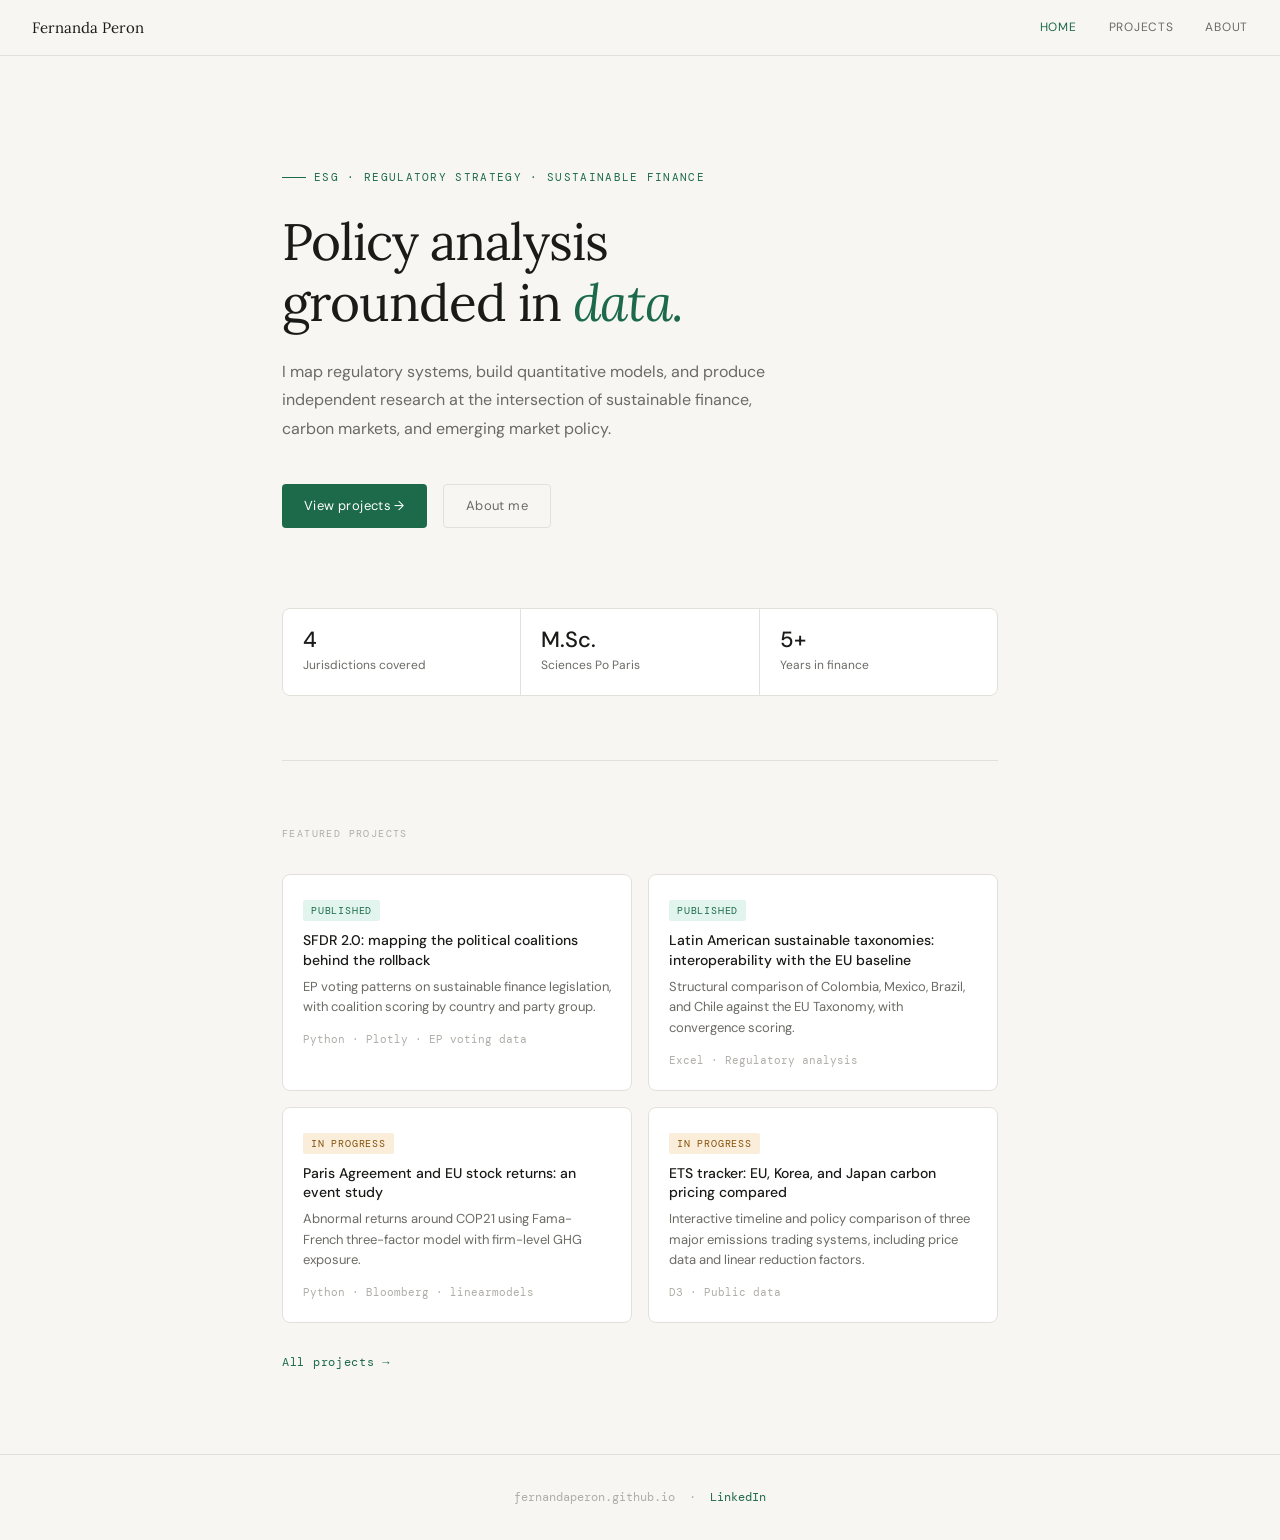
==== index.html @ 62498f4a "initial portfolio" ====
<!DOCTYPE html>
<html lang="en">
<head>
  <meta charset="UTF-8" />
  <meta name="viewport" content="width=device-width, initial-scale=1.0" />
  <title>Fernanda Peron</title>
  <link rel="preconnect" href="https://fonts.googleapis.com" />
  <link rel="preconnect" href="https://fonts.gstatic.com" crossorigin />
  <link href="https://fonts.googleapis.com/css2?family=DM+Mono:ital,wght@0,300;0,400;0,500;1,300&family=DM+Sans:ital,opsz,wght@0,9..40,300;0,9..40,400;0,9..40,500;1,9..40,300&family=Lora:ital,wght@0,400;0,500;1,400&display=swap" rel="stylesheet" />
  <style>
    :root {
      --bg: #F7F6F2;
      --surface: #FFFFFF;
      --text: #1A1A18;
      --muted: #6B6A65;
      --subtle: #AEADA8;
      --border: #E2E0DA;
      --accent: #1D6A4A;
      --accent-light: #E1F5EE;
      --accent-mid: #5DCAA5;
      --mono: 'DM Mono', monospace;
      --serif: 'Lora', serif;
      --sans: 'DM Sans', sans-serif;
    }
    *, *::before, *::after { box-sizing: border-box; margin: 0; padding: 0; }
    html { font-size: 16px; scroll-behavior: smooth; }
    body { background: var(--bg); color: var(--text); font-family: var(--sans); line-height: 1.7; min-height: 100vh; }
    a { color: inherit; text-decoration: none; }

    nav {
      position: fixed; top: 0; left: 0; right: 0; z-index: 100;
      background: rgba(247,246,242,0.92); backdrop-filter: blur(12px);
      border-bottom: 1px solid var(--border);
      padding: 0 2rem; height: 56px;
      display: flex; align-items: center; justify-content: space-between;
    }
    .nav-name { font-family: var(--serif); font-size: 15px; color: var(--text); }
    .nav-links { display: flex; gap: 2rem; }
    .nav-links a { font-size: 12px; color: var(--muted); letter-spacing: 0.06em; text-transform: uppercase; transition: color 0.15s; }
    .nav-links a:hover, .nav-links a.active { color: var(--accent); }

    main { padding-top: 56px; max-width: 780px; margin: 0 auto; padding-left: 2rem; padding-right: 2rem; }

    .hero {
      padding: 7rem 0 5rem;
      opacity: 0; animation: fadeUp 0.7s ease forwards;
    }
    .hero-label {
      font-family: var(--mono); font-size: 11px; letter-spacing: 0.12em;
      color: var(--accent); text-transform: uppercase; margin-bottom: 1.5rem;
      display: flex; align-items: center; gap: 8px;
    }
    .hero-label::before { content: ''; display: block; width: 24px; height: 1px; background: var(--accent); }
    h1 {
      font-family: var(--serif); font-size: clamp(2.2rem, 5vw, 3.2rem);
      font-weight: 400; line-height: 1.2; color: var(--text);
      margin-bottom: 1.5rem; letter-spacing: -0.02em;
    }
    h1 em { font-style: italic; color: var(--accent); }
    .hero-body { font-size: 16px; color: var(--muted); max-width: 520px; line-height: 1.8; margin-bottom: 2.5rem; }

    .hero-actions { display: flex; gap: 1rem; flex-wrap: wrap; }
    .btn {
      font-size: 13px; padding: 10px 22px; border-radius: 4px;
      letter-spacing: 0.03em; transition: all 0.15s; cursor: pointer;
      display: inline-flex; align-items: center; gap: 6px;
    }
    .btn-primary { background: var(--accent); color: #fff; }
    .btn-primary:hover { background: #155438; }
    .btn-outline { border: 1px solid var(--border); color: var(--muted); background: transparent; }
    .btn-outline:hover { border-color: var(--accent); color: var(--accent); }

    .divider { border: none; border-top: 1px solid var(--border); margin: 4rem 0; }

    .section-label {
      font-family: var(--mono); font-size: 10px; letter-spacing: 0.14em;
      color: var(--subtle); text-transform: uppercase; margin-bottom: 2rem;
    }

    .featured-grid { display: grid; grid-template-columns: 1fr 1fr; gap: 16px; margin-bottom: 1.5rem; }
    @media (max-width: 560px) { .featured-grid { grid-template-columns: 1fr; } }

    .proj-card {
      background: var(--surface); border: 1px solid var(--border);
      border-radius: 8px; padding: 1.25rem;
      transition: border-color 0.15s, transform 0.15s;
      opacity: 0; animation: fadeUp 0.6s ease forwards;
    }
    .proj-card:hover { border-color: var(--accent-mid); transform: translateY(-2px); }
    .proj-card:nth-child(1) { animation-delay: 0.15s; }
    .proj-card:nth-child(2) { animation-delay: 0.25s; }
    .proj-card:nth-child(3) { animation-delay: 0.35s; }
    .proj-card:nth-child(4) { animation-delay: 0.45s; }

    .card-badge {
      display: inline-block; font-family: var(--mono); font-size: 10px;
      letter-spacing: 0.08em; padding: 2px 8px; border-radius: 2px;
      text-transform: uppercase; margin-bottom: 10px;
    }
    .badge-published { background: var(--accent-light); color: var(--accent); }
    .badge-wip { background: #FAEEDA; color: #854F0B; }

    .card-title { font-size: 14px; font-weight: 500; line-height: 1.4; margin-bottom: 6px; color: var(--text); }
    .card-desc { font-size: 13px; color: var(--muted); line-height: 1.6; margin-bottom: 12px; }
    .card-meta { font-family: var(--mono); font-size: 11px; color: var(--subtle); }

    .view-all {
      font-family: var(--mono); font-size: 12px; color: var(--accent);
      letter-spacing: 0.06em; display: inline-flex; align-items: center; gap: 6px;
      transition: gap 0.15s;
    }
    .view-all:hover { gap: 10px; }

    .intro-strip {
      display: grid; grid-template-columns: 1fr 1fr 1fr; gap: 1px;
      background: var(--border); border: 1px solid var(--border); border-radius: 8px;
      overflow: hidden; margin-bottom: 4rem;
      opacity: 0; animation: fadeUp 0.7s ease 0.5s forwards;
    }
    .strip-item { background: var(--surface); padding: 1.25rem; }
    .strip-val { font-size: 22px; font-weight: 500; color: var(--text); line-height: 1; margin-bottom: 4px; }
    .strip-lbl { font-size: 12px; color: var(--muted); }

    @media (max-width: 480px) { .intro-strip { grid-template-columns: 1fr; } }

    @keyframes fadeUp {
      from { opacity: 0; transform: translateY(16px); }
      to   { opacity: 1; transform: translateY(0); }
    }

    footer { border-top: 1px solid var(--border); padding: 2rem; text-align: center; font-size: 12px; color: var(--subtle); margin-top: 5rem; font-family: var(--mono); }
  </style>
</head>
<body>

<nav>
  <span class="nav-name">Fernanda Peron</span>
  <div class="nav-links">
    <a href="index.html" class="active">Home</a>
    <a href="projects.html">Projects</a>
    <a href="about.html">About</a>
  </div>
</nav>

<main>
  <section class="hero">
    <p class="hero-label">ESG · Regulatory Strategy · Sustainable Finance</p>
    <h1>Policy analysis<br>grounded in <em>data.</em></h1>
    <p class="hero-body">
      I map regulatory systems, build quantitative models, and produce independent research at the intersection of sustainable finance, carbon markets, and emerging market policy.
    </p>
    <div class="hero-actions">
      <a href="projects.html" class="btn btn-primary">View projects →</a>
      <a href="about.html" class="btn btn-outline">About me</a>
    </div>
  </section>

  <div class="intro-strip">
    <div class="strip-item">
      <div class="strip-val">4</div>
      <div class="strip-lbl">Jurisdictions covered</div>
    </div>
    <div class="strip-item">
      <div class="strip-val">M.Sc.</div>
      <div class="strip-lbl">Sciences Po Paris</div>
    </div>
    <div class="strip-item">
      <div class="strip-val">5+</div>
      <div class="strip-lbl">Years in finance</div>
    </div>
  </div>

  <hr class="divider" />

  <p class="section-label">Featured projects</p>

  <div class="featured-grid">
    <div class="proj-card">
      <span class="card-badge badge-published">Published</span>
      <p class="card-title">SFDR 2.0: mapping the political coalitions behind the rollback</p>
      <p class="card-desc">EP voting patterns on sustainable finance legislation, with coalition scoring by country and party group.</p>
      <p class="card-meta">Python · Plotly · EP voting data</p>
    </div>
    <div class="proj-card">
      <span class="card-badge badge-published">Published</span>
      <p class="card-title">Latin American sustainable taxonomies: interoperability with the EU baseline</p>
      <p class="card-desc">Structural comparison of Colombia, Mexico, Brazil, and Chile against the EU Taxonomy, with convergence scoring.</p>
      <p class="card-meta">Excel · Regulatory analysis</p>
    </div>
    <div class="proj-card">
      <span class="card-badge badge-wip">In progress</span>
      <p class="card-title">Paris Agreement and EU stock returns: an event study</p>
      <p class="card-desc">Abnormal returns around COP21 using Fama-French three-factor model with firm-level GHG exposure.</p>
      <p class="card-meta">Python · Bloomberg · linearmodels</p>
    </div>
    <div class="proj-card">
      <span class="card-badge badge-wip">In progress</span>
      <p class="card-title">ETS tracker: EU, Korea, and Japan carbon pricing compared</p>
      <p class="card-desc">Interactive timeline and policy comparison of three major emissions trading systems, including price data and linear reduction factors.</p>
      <p class="card-meta">D3 · Public data</p>
    </div>
  </div>

  <a href="projects.html" class="view-all">All projects →</a>
</main>

<footer>
  fernandaperon.github.io &nbsp;·&nbsp; <a href="https://www.linkedin.com/in/fernanda-peron-98b231202" style="color: var(--accent);">LinkedIn</a>
</footer>

</body>
</html>
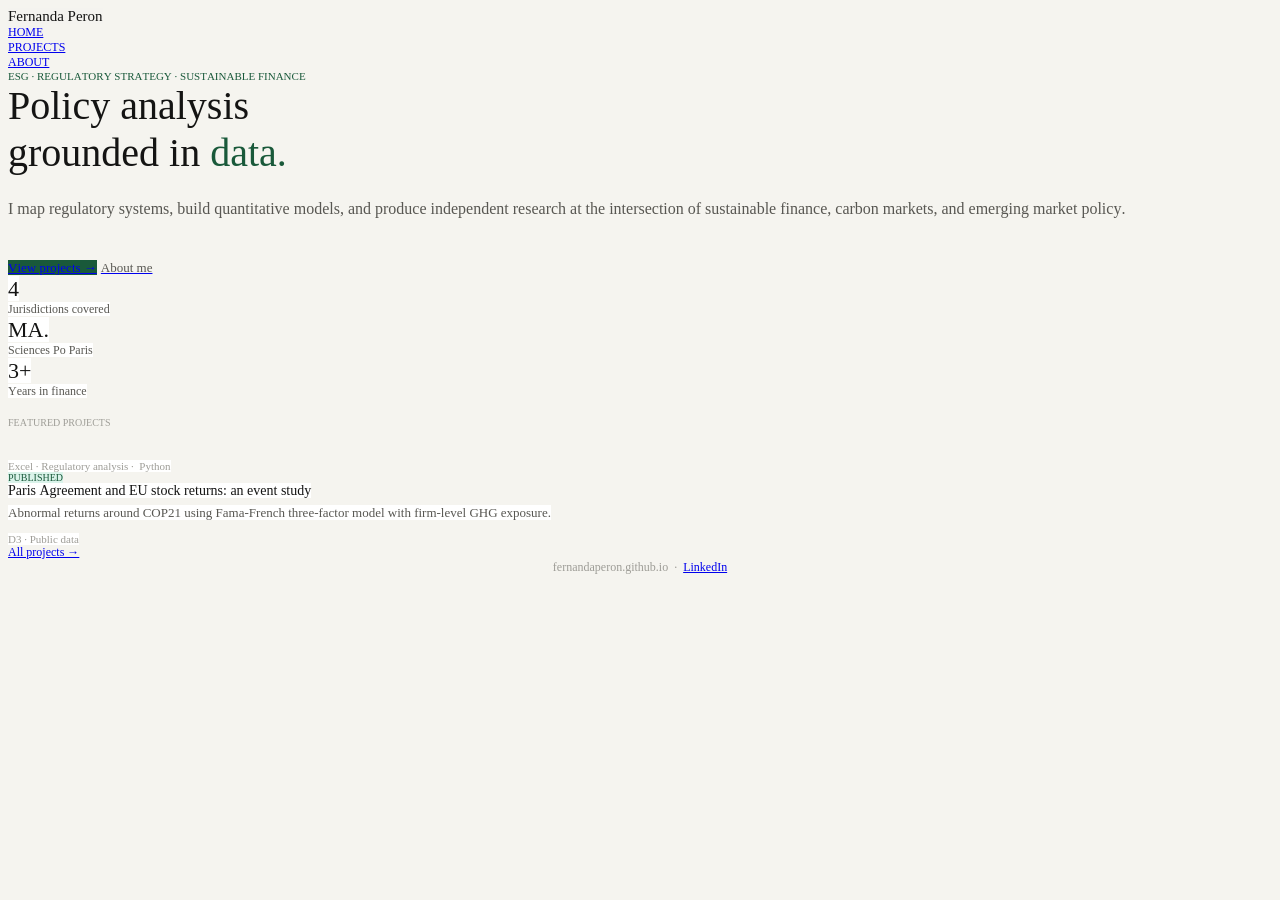
==== commit 22672ef2: "edicoes no html" ====
--- a/index.html
+++ b/index.html
@@ -1,212 +1,64 @@
-<!DOCTYPE html>
-<html lang="en">
+<!DOCTYPE html PUBLIC "-//W3C//DTD HTML 4.01//EN" "http://www.w3.org/TR/html4/strict.dtd">
+<html>
 <head>
-  <meta charset="UTF-8" />
-  <meta name="viewport" content="width=device-width, initial-scale=1.0" />
-  <title>Fernanda Peron</title>
-  <link rel="preconnect" href="https://fonts.googleapis.com" />
-  <link rel="preconnect" href="https://fonts.gstatic.com" crossorigin />
-  <link href="https://fonts.googleapis.com/css2?family=DM+Mono:ital,wght@0,300;0,400;0,500;1,300&family=DM+Sans:ital,opsz,wght@0,9..40,300;0,9..40,400;0,9..40,500;1,9..40,300&family=Lora:ital,wght@0,400;0,500;1,400&display=swap" rel="stylesheet" />
-  <style>
-    :root {
-      --bg: #F7F6F2;
-      --surface: #FFFFFF;
-      --text: #1A1A18;
-      --muted: #6B6A65;
-      --subtle: #AEADA8;
-      --border: #E2E0DA;
-      --accent: #1D6A4A;
-      --accent-light: #E1F5EE;
-      --accent-mid: #5DCAA5;
-      --mono: 'DM Mono', monospace;
-      --serif: 'Lora', serif;
-      --sans: 'DM Sans', sans-serif;
-    }
-    *, *::before, *::after { box-sizing: border-box; margin: 0; padding: 0; }
-    html { font-size: 16px; scroll-behavior: smooth; }
-    body { background: var(--bg); color: var(--text); font-family: var(--sans); line-height: 1.7; min-height: 100vh; }
-    a { color: inherit; text-decoration: none; }
-
-    nav {
-      position: fixed; top: 0; left: 0; right: 0; z-index: 100;
-      background: rgba(247,246,242,0.92); backdrop-filter: blur(12px);
-      border-bottom: 1px solid var(--border);
-      padding: 0 2rem; height: 56px;
-      display: flex; align-items: center; justify-content: space-between;
-    }
-    .nav-name { font-family: var(--serif); font-size: 15px; color: var(--text); }
-    .nav-links { display: flex; gap: 2rem; }
-    .nav-links a { font-size: 12px; color: var(--muted); letter-spacing: 0.06em; text-transform: uppercase; transition: color 0.15s; }
-    .nav-links a:hover, .nav-links a.active { color: var(--accent); }
-
-    main { padding-top: 56px; max-width: 780px; margin: 0 auto; padding-left: 2rem; padding-right: 2rem; }
-
-    .hero {
-      padding: 7rem 0 5rem;
-      opacity: 0; animation: fadeUp 0.7s ease forwards;
-    }
-    .hero-label {
-      font-family: var(--mono); font-size: 11px; letter-spacing: 0.12em;
-      color: var(--accent); text-transform: uppercase; margin-bottom: 1.5rem;
-      display: flex; align-items: center; gap: 8px;
-    }
-    .hero-label::before { content: ''; display: block; width: 24px; height: 1px; background: var(--accent); }
-    h1 {
-      font-family: var(--serif); font-size: clamp(2.2rem, 5vw, 3.2rem);
-      font-weight: 400; line-height: 1.2; color: var(--text);
-      margin-bottom: 1.5rem; letter-spacing: -0.02em;
-    }
-    h1 em { font-style: italic; color: var(--accent); }
-    .hero-body { font-size: 16px; color: var(--muted); max-width: 520px; line-height: 1.8; margin-bottom: 2.5rem; }
-
-    .hero-actions { display: flex; gap: 1rem; flex-wrap: wrap; }
-    .btn {
-      font-size: 13px; padding: 10px 22px; border-radius: 4px;
-      letter-spacing: 0.03em; transition: all 0.15s; cursor: pointer;
-      display: inline-flex; align-items: center; gap: 6px;
-    }
-    .btn-primary { background: var(--accent); color: #fff; }
-    .btn-primary:hover { background: #155438; }
-    .btn-outline { border: 1px solid var(--border); color: var(--muted); background: transparent; }
-    .btn-outline:hover { border-color: var(--accent); color: var(--accent); }
-
-    .divider { border: none; border-top: 1px solid var(--border); margin: 4rem 0; }
-
-    .section-label {
-      font-family: var(--mono); font-size: 10px; letter-spacing: 0.14em;
-      color: var(--subtle); text-transform: uppercase; margin-bottom: 2rem;
-    }
-
-    .featured-grid { display: grid; grid-template-columns: 1fr 1fr; gap: 16px; margin-bottom: 1.5rem; }
-    @media (max-width: 560px) { .featured-grid { grid-template-columns: 1fr; } }
-
-    .proj-card {
-      background: var(--surface); border: 1px solid var(--border);
-      border-radius: 8px; padding: 1.25rem;
-      transition: border-color 0.15s, transform 0.15s;
-      opacity: 0; animation: fadeUp 0.6s ease forwards;
-    }
-    .proj-card:hover { border-color: var(--accent-mid); transform: translateY(-2px); }
-    .proj-card:nth-child(1) { animation-delay: 0.15s; }
-    .proj-card:nth-child(2) { animation-delay: 0.25s; }
-    .proj-card:nth-child(3) { animation-delay: 0.35s; }
-    .proj-card:nth-child(4) { animation-delay: 0.45s; }
-
-    .card-badge {
-      display: inline-block; font-family: var(--mono); font-size: 10px;
-      letter-spacing: 0.08em; padding: 2px 8px; border-radius: 2px;
-      text-transform: uppercase; margin-bottom: 10px;
-    }
-    .badge-published { background: var(--accent-light); color: var(--accent); }
-    .badge-wip { background: #FAEEDA; color: #854F0B; }
-
-    .card-title { font-size: 14px; font-weight: 500; line-height: 1.4; margin-bottom: 6px; color: var(--text); }
-    .card-desc { font-size: 13px; color: var(--muted); line-height: 1.6; margin-bottom: 12px; }
-    .card-meta { font-family: var(--mono); font-size: 11px; color: var(--subtle); }
-
-    .view-all {
-      font-family: var(--mono); font-size: 12px; color: var(--accent);
-      letter-spacing: 0.06em; display: inline-flex; align-items: center; gap: 6px;
-      transition: gap 0.15s;
-    }
-    .view-all:hover { gap: 10px; }
-
-    .intro-strip {
-      display: grid; grid-template-columns: 1fr 1fr 1fr; gap: 1px;
-      background: var(--border); border: 1px solid var(--border); border-radius: 8px;
-      overflow: hidden; margin-bottom: 4rem;
-      opacity: 0; animation: fadeUp 0.7s ease 0.5s forwards;
-    }
-    .strip-item { background: var(--surface); padding: 1.25rem; }
-    .strip-val { font-size: 22px; font-weight: 500; color: var(--text); line-height: 1; margin-bottom: 4px; }
-    .strip-lbl { font-size: 12px; color: var(--muted); }
-
-    @media (max-width: 480px) { .intro-strip { grid-template-columns: 1fr; } }
-
-    @keyframes fadeUp {
-      from { opacity: 0; transform: translateY(16px); }
-      to   { opacity: 1; transform: translateY(0); }
-    }
-
-    footer { border-top: 1px solid var(--border); padding: 2rem; text-align: center; font-size: 12px; color: var(--subtle); margin-top: 5rem; font-family: var(--mono); }
+  <meta http-equiv="Content-Type" content="text/html; charset=utf-8">
+  <meta http-equiv="Content-Style-Type" content="text/css">
+  <title></title>
+  <meta name="Generator" content="Cocoa HTML Writer">
+  <meta name="CocoaVersion" content="2487.7">
+  <style type="text/css">
+    body {background-color: #f5f4ef}
+    p.p1 {margin: 0.0px 0.0px 0.0px 0.0px; font: 15.0px 'Helvetica Neue'; color: #141413; -webkit-text-stroke: #141413}
+    p.p2 {margin: 0.0px 0.0px 0.0px 0.0px; font: 12.0px 'Helvetica Neue'; color: #19593a; -webkit-text-stroke: #19593a}
+    p.p3 {margin: 0.0px 0.0px 0.0px 0.0px; font: 12.0px 'Helvetica Neue'; color: #585752; -webkit-text-stroke: #585752}
+    p.p4 {margin: 0.0px 0.0px 0.0px 0.0px; font: 11.0px 'Helvetica Neue'; color: #19593a; -webkit-text-stroke: #19593a}
+    p.p6 {margin: 0.0px 0.0px 40.0px 0.0px; font: 16.0px 'Helvetica Neue'; color: #585752; -webkit-text-stroke: #585752}
+    p.p7 {margin: 0.0px 0.0px 0.0px 0.0px; font: 13.0px 'Helvetica Neue'; color: #ffffff; -webkit-text-stroke: #ffffff}
+    p.p8 {margin: 0.0px 0.0px 0.0px 0.0px; font: 22.0px 'Helvetica Neue'; color: #141413; -webkit-text-stroke: #141413}
+    p.p9 {margin: 0.0px 0.0px 0.0px 0.0px; font: 16.0px 'Helvetica Neue'; color: #6d6d6d; -webkit-text-stroke: #6d6d6d; min-height: 18.0px}
+    p.p10 {margin: 0.0px 0.0px 32.0px 0.0px; font: 10.0px 'Helvetica Neue'; color: #9e9d97; -webkit-text-stroke: #9e9d97}
+    p.p11 {margin: 0.0px 0.0px 0.0px 0.0px; font: 11.0px 'Helvetica Neue'; color: #9e9d97; -webkit-text-stroke: #9e9d97}
+    p.p12 {margin: 0.0px 0.0px 0.0px 0.0px; font: 10.0px 'Helvetica Neue'; color: #19593a; -webkit-text-stroke: #19593a}
+    p.p13 {margin: 0.0px 0.0px 6.0px 0.0px; font: 14.0px 'Helvetica Neue'; color: #141413; -webkit-text-stroke: #141413}
+    p.p14 {margin: 0.0px 0.0px 12.0px 0.0px; font: 13.0px 'Helvetica Neue'; color: #585752; -webkit-text-stroke: #585752}
+    p.p15 {margin: 0.0px 0.0px 0.0px 0.0px; text-align: center; font: 12.0px 'Helvetica Neue'; color: #9e9d97; -webkit-text-stroke: #9e9d97}
+    span.s1 {font-kerning: none; background-color: rgba(245, 244, 239, 0.92)}
+    span.s2 {font: 12.0px 'Helvetica Neue'; font-kerning: none; color: #19593a; -webkit-text-stroke: 0px #19593a}
+    span.s3 {font: 12.0px 'Helvetica Neue'; font-kerning: none; color: #585752; -webkit-text-stroke: 0px #585752}
+    span.s4 {font-kerning: none}
+    span.s5 {font-kerning: none; color: #19593a; -webkit-text-stroke: 0px #19593a}
+    span.s6 {font-kerning: none; background-color: #19593a}
+    span.s7 {font: 16.0px 'Helvetica Neue'; font-kerning: none; color: #141413; -webkit-text-stroke: 0px #141413}
+    span.s8 {font: 13.0px 'Helvetica Neue'; font-kerning: none; color: #585752; -webkit-text-stroke: 0px #585752}
+    span.s9 {font-kerning: none; background-color: #ffffff}
+    span.s10 {font-kerning: none; background-color: #daf3ea}
+    span.s11 {font: 12.0px 'Helvetica Neue'; font-kerning: none}
   </style>
 </head>
 <body>
-
-<nav>
-  <span class="nav-name">Fernanda Peron</span>
-  <div class="nav-links">
-    <a href="index.html" class="active">Home</a>
-    <a href="projects.html">Projects</a>
-    <a href="about.html">About</a>
-  </div>
-</nav>
-
-<main>
-  <section class="hero">
-    <p class="hero-label">ESG · Regulatory Strategy · Sustainable Finance</p>
-    <h1>Policy analysis<br>grounded in <em>data.</em></h1>
-    <p class="hero-body">
-      I map regulatory systems, build quantitative models, and produce independent research at the intersection of sustainable finance, carbon markets, and emerging market policy.
-    </p>
-    <div class="hero-actions">
-      <a href="projects.html" class="btn btn-primary">View projects →</a>
-      <a href="about.html" class="btn btn-outline">About me</a>
-    </div>
-  </section>
-
-  <div class="intro-strip">
-    <div class="strip-item">
-      <div class="strip-val">4</div>
-      <div class="strip-lbl">Jurisdictions covered</div>
-    </div>
-    <div class="strip-item">
-      <div class="strip-val">M.Sc.</div>
-      <div class="strip-lbl">Sciences Po Paris</div>
-    </div>
-    <div class="strip-item">
-      <div class="strip-val">5+</div>
-      <div class="strip-lbl">Years in finance</div>
-    </div>
-  </div>
-
-  <hr class="divider" />
-
-  <p class="section-label">Featured projects</p>
-
-  <div class="featured-grid">
-    <div class="proj-card">
-      <span class="card-badge badge-published">Published</span>
-      <p class="card-title">SFDR 2.0: mapping the political coalitions behind the rollback</p>
-      <p class="card-desc">EP voting patterns on sustainable finance legislation, with coalition scoring by country and party group.</p>
-      <p class="card-meta">Python · Plotly · EP voting data</p>
-    </div>
-    <div class="proj-card">
-      <span class="card-badge badge-published">Published</span>
-      <p class="card-title">Latin American sustainable taxonomies: interoperability with the EU baseline</p>
-      <p class="card-desc">Structural comparison of Colombia, Mexico, Brazil, and Chile against the EU Taxonomy, with convergence scoring.</p>
-      <p class="card-meta">Excel · Regulatory analysis</p>
-    </div>
-    <div class="proj-card">
-      <span class="card-badge badge-wip">In progress</span>
-      <p class="card-title">Paris Agreement and EU stock returns: an event study</p>
-      <p class="card-desc">Abnormal returns around COP21 using Fama-French three-factor model with firm-level GHG exposure.</p>
-      <p class="card-meta">Python · Bloomberg · linearmodels</p>
-    </div>
-    <div class="proj-card">
-      <span class="card-badge badge-wip">In progress</span>
-      <p class="card-title">ETS tracker: EU, Korea, and Japan carbon pricing compared</p>
-      <p class="card-desc">Interactive timeline and policy comparison of three major emissions trading systems, including price data and linear reduction factors.</p>
-      <p class="card-meta">D3 · Public data</p>
-    </div>
-  </div>
-
-  <a href="projects.html" class="view-all">All projects →</a>
-</main>
-
-<footer>
-  fernandaperon.github.io &nbsp;·&nbsp; <a href="https://www.linkedin.com/in/fernanda-peron-98b231202" style="color: var(--accent);">LinkedIn</a>
-</footer>
-
+<p class="p1"><span class="s1">Fernanda Peron</span></p>
+<p class="p2"><span class="s1"><a href="file:///Users/fernanda/Personal_projects/fernandaperon.github.io/index.html">HOME<span class="s2"></span></a></span></p>
+<p class="p3"><span class="s1"><a href="file:///Users/fernanda/Personal_projects/fernandaperon.github.io/projects.html">PROJECTS<span class="s3"></span></a></span></p>
+<p class="p3"><span class="s1"><a href="file:///Users/fernanda/Personal_projects/fernandaperon.github.io/about.html">ABOUT<span class="s3"></span></a></span></p>
+<p class="p4"><span class="s4">ESG · REGULATORY STRATEGY · SUSTAINABLE FINANCE</span></p>
+<h1 style="margin: 0.0px 0.0px 24.0px 0.0px; font: 40.0px 'Helvetica Neue'; color: #141413; -webkit-text-stroke: #141413"><span class="s4">Policy analysis<br>
+grounded in </span><span class="s5">data.</span></h1>
+<p class="p6"><span class="s4">I map regulatory systems, build quantitative models, and produce independent research at the intersection of sustainable finance, carbon markets, and emerging market policy.</span></p>
+<p class="p7"><span class="s6"><a href="file:///Users/fernanda/Personal_projects/fernandaperon.github.io/projects.html">View projects →</a></span><span class="s7"> <a href="file:///Users/fernanda/Personal_projects/fernandaperon.github.io/about.html"><span class="s8">About me</span></a></span></p>
+<p class="p8"><span class="s9">4</span></p>
+<p class="p3"><span class="s9">Jurisdictions covered</span></p>
+<p class="p8"><span class="s9">MA.</span></p>
+<p class="p3"><span class="s9">Sciences Po Paris</span></p>
+<p class="p8"><span class="s9">3+</span></p>
+<p class="p3"><span class="s9">Years in finance</span></p>
+<p class="p9"><span class="s4"></span><br></p>
+<p class="p10"><span class="s4">FEATURED PROJECTS</span></p>
+<p class="p11"><span class="s9">Excel · Regulatory analysis ·<span class="Apple-converted-space">  </span>Python</span></p>
+<p class="p12"><span class="s10">PUBLISHED</span></p>
+<p class="p13"><span class="s9">Paris Agreement and EU stock returns: an event study</span></p>
+<p class="p14"><span class="s9">Abnormal returns around COP21 using Fama-French three-factor model with firm-level GHG exposure.</span></p>
+<p class="p11"><span class="s9">D3 · Public data</span></p>
+<p class="p2"><span class="s4"><a href="file:///Users/fernanda/Personal_projects/fernandaperon.github.io/projects.html">All projects →<span class="s11"></span></a></span></p>
+<p class="p15"><span class="s4">fernandaperon.github.io  ·  <a href="https://www.linkedin.com/in/fernanda-peron-98b231202"><span class="s11">LinkedIn</span></a></span></p>
 </body>
 </html>
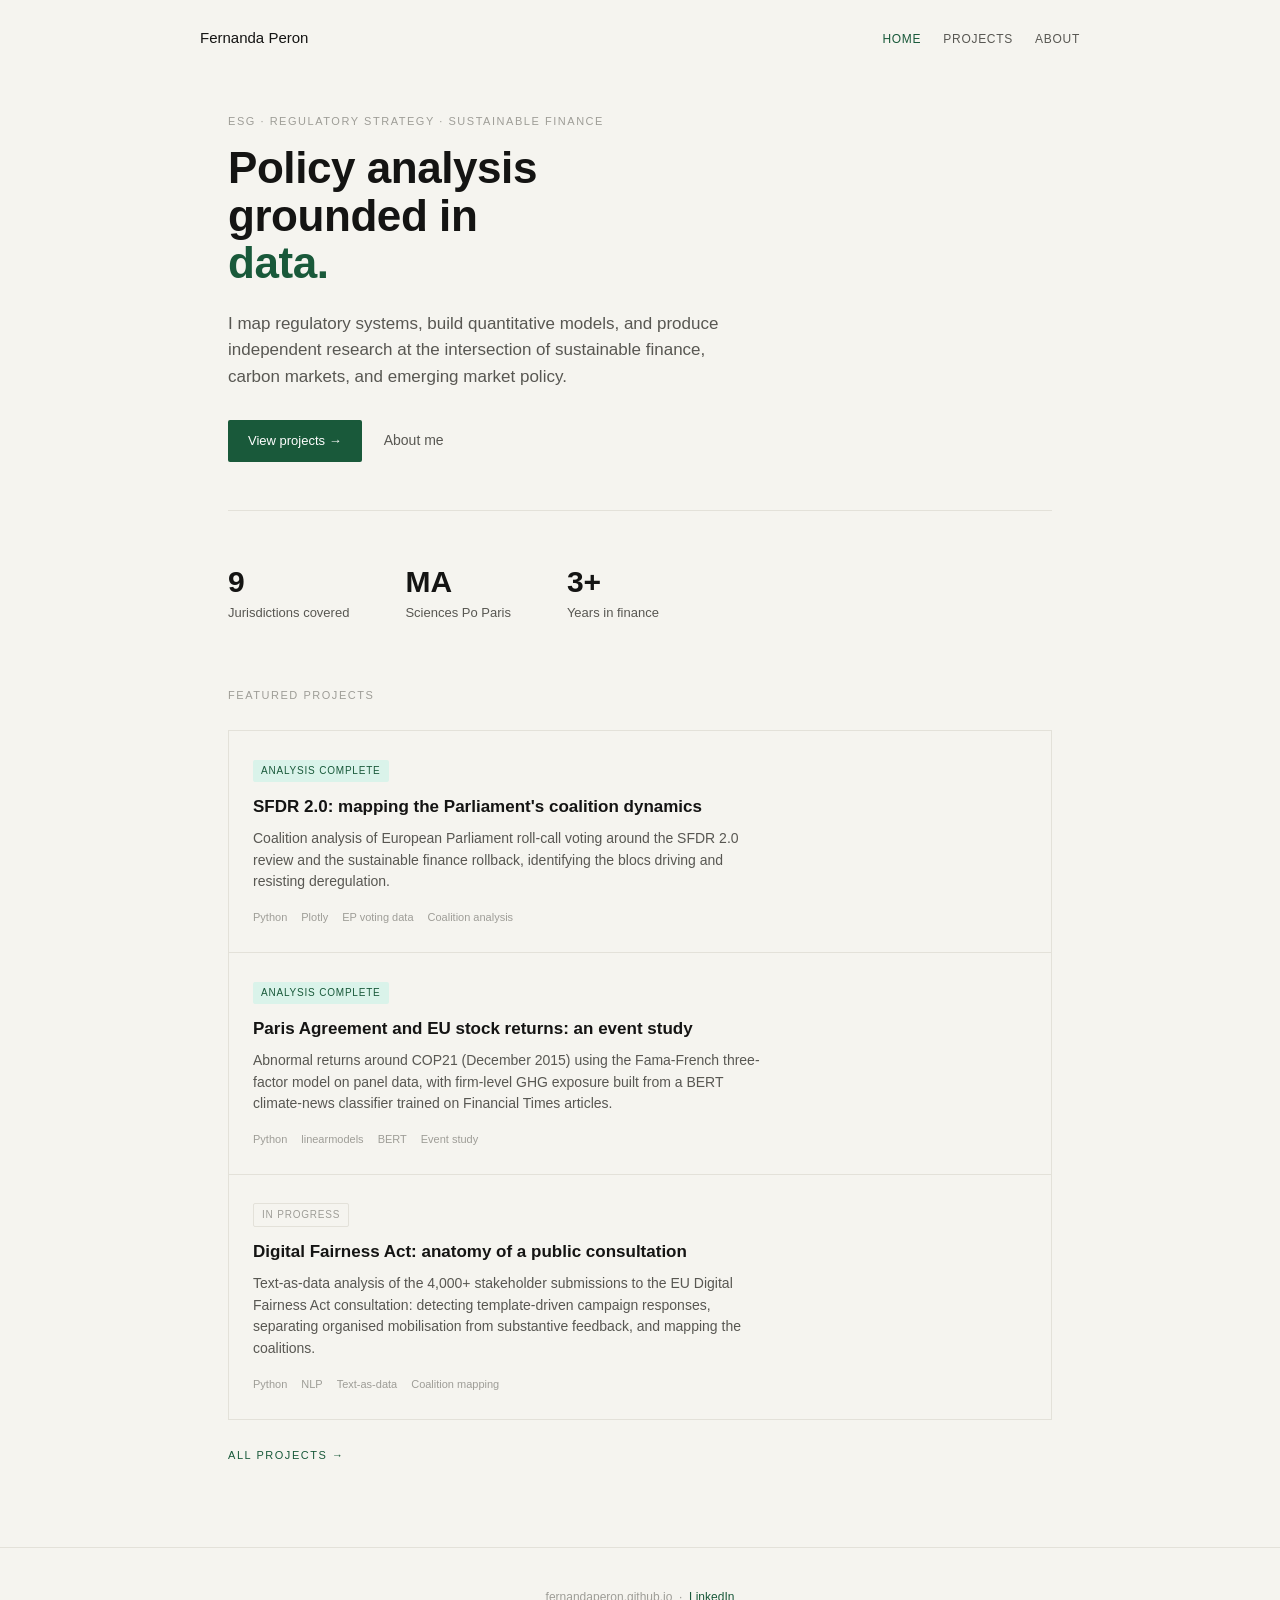
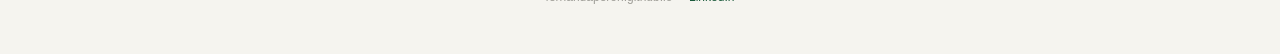
==== commit b17e7207: "muda para css+" ====
--- a/index.html
+++ b/index.html
@@ -1,64 +1,71 @@
-<!DOCTYPE html PUBLIC "-//W3C//DTD HTML 4.01//EN" "http://www.w3.org/TR/html4/strict.dtd">
-<html>
+<!DOCTYPE html>
+<html lang="en">
 <head>
-  <meta http-equiv="Content-Type" content="text/html; charset=utf-8">
-  <meta http-equiv="Content-Style-Type" content="text/css">
-  <title></title>
-  <meta name="Generator" content="Cocoa HTML Writer">
-  <meta name="CocoaVersion" content="2487.7">
-  <style type="text/css">
-    body {background-color: #f5f4ef}
-    p.p1 {margin: 0.0px 0.0px 0.0px 0.0px; font: 15.0px 'Helvetica Neue'; color: #141413; -webkit-text-stroke: #141413}
-    p.p2 {margin: 0.0px 0.0px 0.0px 0.0px; font: 12.0px 'Helvetica Neue'; color: #19593a; -webkit-text-stroke: #19593a}
-    p.p3 {margin: 0.0px 0.0px 0.0px 0.0px; font: 12.0px 'Helvetica Neue'; color: #585752; -webkit-text-stroke: #585752}
-    p.p4 {margin: 0.0px 0.0px 0.0px 0.0px; font: 11.0px 'Helvetica Neue'; color: #19593a; -webkit-text-stroke: #19593a}
-    p.p6 {margin: 0.0px 0.0px 40.0px 0.0px; font: 16.0px 'Helvetica Neue'; color: #585752; -webkit-text-stroke: #585752}
-    p.p7 {margin: 0.0px 0.0px 0.0px 0.0px; font: 13.0px 'Helvetica Neue'; color: #ffffff; -webkit-text-stroke: #ffffff}
-    p.p8 {margin: 0.0px 0.0px 0.0px 0.0px; font: 22.0px 'Helvetica Neue'; color: #141413; -webkit-text-stroke: #141413}
-    p.p9 {margin: 0.0px 0.0px 0.0px 0.0px; font: 16.0px 'Helvetica Neue'; color: #6d6d6d; -webkit-text-stroke: #6d6d6d; min-height: 18.0px}
-    p.p10 {margin: 0.0px 0.0px 32.0px 0.0px; font: 10.0px 'Helvetica Neue'; color: #9e9d97; -webkit-text-stroke: #9e9d97}
-    p.p11 {margin: 0.0px 0.0px 0.0px 0.0px; font: 11.0px 'Helvetica Neue'; color: #9e9d97; -webkit-text-stroke: #9e9d97}
-    p.p12 {margin: 0.0px 0.0px 0.0px 0.0px; font: 10.0px 'Helvetica Neue'; color: #19593a; -webkit-text-stroke: #19593a}
-    p.p13 {margin: 0.0px 0.0px 6.0px 0.0px; font: 14.0px 'Helvetica Neue'; color: #141413; -webkit-text-stroke: #141413}
-    p.p14 {margin: 0.0px 0.0px 12.0px 0.0px; font: 13.0px 'Helvetica Neue'; color: #585752; -webkit-text-stroke: #585752}
-    p.p15 {margin: 0.0px 0.0px 0.0px 0.0px; text-align: center; font: 12.0px 'Helvetica Neue'; color: #9e9d97; -webkit-text-stroke: #9e9d97}
-    span.s1 {font-kerning: none; background-color: rgba(245, 244, 239, 0.92)}
-    span.s2 {font: 12.0px 'Helvetica Neue'; font-kerning: none; color: #19593a; -webkit-text-stroke: 0px #19593a}
-    span.s3 {font: 12.0px 'Helvetica Neue'; font-kerning: none; color: #585752; -webkit-text-stroke: 0px #585752}
-    span.s4 {font-kerning: none}
-    span.s5 {font-kerning: none; color: #19593a; -webkit-text-stroke: 0px #19593a}
-    span.s6 {font-kerning: none; background-color: #19593a}
-    span.s7 {font: 16.0px 'Helvetica Neue'; font-kerning: none; color: #141413; -webkit-text-stroke: 0px #141413}
-    span.s8 {font: 13.0px 'Helvetica Neue'; font-kerning: none; color: #585752; -webkit-text-stroke: 0px #585752}
-    span.s9 {font-kerning: none; background-color: #ffffff}
-    span.s10 {font-kerning: none; background-color: #daf3ea}
-    span.s11 {font: 12.0px 'Helvetica Neue'; font-kerning: none}
-  </style>
+  <meta charset="utf-8">
+  <meta name="viewport" content="width=device-width, initial-scale=1">
+  <title>Fernanda Peron — Policy analysis grounded in data</title>
+  <meta name="description" content="Economist and policy analyst working at the intersection of sustainable finance regulation, carbon markets, and emerging market policy.">
+  <link rel="stylesheet" href="style.css">
 </head>
 <body>
-<p class="p1"><span class="s1">Fernanda Peron</span></p>
-<p class="p2"><span class="s1"><a href="file:///Users/fernanda/Personal_projects/fernandaperon.github.io/index.html">HOME<span class="s2"></span></a></span></p>
-<p class="p3"><span class="s1"><a href="file:///Users/fernanda/Personal_projects/fernandaperon.github.io/projects.html">PROJECTS<span class="s3"></span></a></span></p>
-<p class="p3"><span class="s1"><a href="file:///Users/fernanda/Personal_projects/fernandaperon.github.io/about.html">ABOUT<span class="s3"></span></a></span></p>
-<p class="p4"><span class="s4">ESG · REGULATORY STRATEGY · SUSTAINABLE FINANCE</span></p>
-<h1 style="margin: 0.0px 0.0px 24.0px 0.0px; font: 40.0px 'Helvetica Neue'; color: #141413; -webkit-text-stroke: #141413"><span class="s4">Policy analysis<br>
-grounded in </span><span class="s5">data.</span></h1>
-<p class="p6"><span class="s4">I map regulatory systems, build quantitative models, and produce independent research at the intersection of sustainable finance, carbon markets, and emerging market policy.</span></p>
-<p class="p7"><span class="s6"><a href="file:///Users/fernanda/Personal_projects/fernandaperon.github.io/projects.html">View projects →</a></span><span class="s7"> <a href="file:///Users/fernanda/Personal_projects/fernandaperon.github.io/about.html"><span class="s8">About me</span></a></span></p>
-<p class="p8"><span class="s9">4</span></p>
-<p class="p3"><span class="s9">Jurisdictions covered</span></p>
-<p class="p8"><span class="s9">MA.</span></p>
-<p class="p3"><span class="s9">Sciences Po Paris</span></p>
-<p class="p8"><span class="s9">3+</span></p>
-<p class="p3"><span class="s9">Years in finance</span></p>
-<p class="p9"><span class="s4"></span><br></p>
-<p class="p10"><span class="s4">FEATURED PROJECTS</span></p>
-<p class="p11"><span class="s9">Excel · Regulatory analysis ·<span class="Apple-converted-space">  </span>Python</span></p>
-<p class="p12"><span class="s10">PUBLISHED</span></p>
-<p class="p13"><span class="s9">Paris Agreement and EU stock returns: an event study</span></p>
-<p class="p14"><span class="s9">Abnormal returns around COP21 using Fama-French three-factor model with firm-level GHG exposure.</span></p>
-<p class="p11"><span class="s9">D3 · Public data</span></p>
-<p class="p2"><span class="s4"><a href="file:///Users/fernanda/Personal_projects/fernandaperon.github.io/projects.html">All projects →<span class="s11"></span></a></span></p>
-<p class="p15"><span class="s4">fernandaperon.github.io  ·  <a href="https://www.linkedin.com/in/fernanda-peron-98b231202"><span class="s11">LinkedIn</span></a></span></p>
+  <header class="wrap topbar">
+    <span class="wordmark">Fernanda Peron</span>
+    <nav class="nav">
+      <a href="index.html" class="active">HOME</a>
+      <a href="projects.html">PROJECTS</a>
+      <a href="about.html">ABOUT</a>
+    </nav>
+  </header>
+
+  <main class="wrap">
+    <section class="hero">
+      <p class="eyebrow">ESG · Regulatory Strategy · Sustainable Finance</p>
+      <h1>Policy analysis grounded in <span class="accent">data.</span></h1>
+      <p class="lede">I map regulatory systems, build quantitative models, and produce independent research at the intersection of sustainable finance, carbon markets, and emerging market policy.</p>
+      <div class="cta-row">
+        <a class="btn" href="projects.html">View projects &rarr;</a>
+        <a class="link-quiet" href="about.html">About me</a>
+      </div>
+    </section>
+
+    <section class="stats">
+      <div class="stat"><div class="num">9</div><div class="cap">Jurisdictions covered</div></div>
+      <div class="stat"><div class="num">MA</div><div class="cap">Sciences Po Paris</div></div>
+      <div class="stat"><div class="num">3+</div><div class="cap">Years in finance</div></div>
+    </section>
+
+    <section class="section">
+      <p class="eyebrow">Featured projects</p>
+      <div class="cards">
+
+        <div class="card">
+          <span class="status done">Analysis complete</span>
+          <h3>SFDR 2.0: mapping the Parliament's coalition dynamics</h3>
+          <p>Coalition analysis of European Parliament roll-call voting around the SFDR 2.0 review and the sustainable finance rollback, identifying the blocs driving and resisting deregulation.</p>
+          <div class="tags"><span>Python</span><span>Plotly</span><span>EP voting data</span><span>Coalition analysis</span></div>
+        </div>
+
+        <div class="card">
+          <span class="status done">Analysis complete</span>
+          <h3>Paris Agreement and EU stock returns: an event study</h3>
+          <p>Abnormal returns around COP21 (December 2015) using the Fama-French three-factor model on panel data, with firm-level GHG exposure built from a BERT climate-news classifier trained on Financial Times articles.</p>
+          <div class="tags"><span>Python</span><span>linearmodels</span><span>BERT</span><span>Event study</span></div>
+        </div>
+
+        <div class="card">
+          <span class="status wip">In progress</span>
+          <h3>Digital Fairness Act: anatomy of a public consultation</h3>
+          <p>Text-as-data analysis of the 4,000+ stakeholder submissions to the EU Digital Fairness Act consultation: detecting template-driven campaign responses, separating organised mobilisation from substantive feedback, and mapping the coalitions.</p>
+          <div class="tags"><span>Python</span><span>NLP</span><span>Text-as-data</span><span>Coalition mapping</span></div>
+        </div>
+
+      </div>
+      <p style="margin-top:22px"><a class="label-green" href="projects.html">All projects &rarr;</a></p>
+    </section>
+  </main>
+
+  <footer class="footer">
+    <div class="wrap">fernandaperon.github.io &nbsp;·&nbsp; <a href="https://www.linkedin.com/in/fernanda-peron-98b231202">LinkedIn</a></div>
+  </footer>
 </body>
 </html>
--- a/style.css
+++ b/style.css
@@ -0,0 +1,238 @@
+/* ============================================================
+   Fernanda Peron — portfolio
+   Shared stylesheet for index.html, projects.html, about.html
+   Palette and type preserved from the original design.
+   ============================================================ */
+
+:root {
+  --bg:         #f5f4ef;  /* warm cream background          */
+  --ink:        #141413;  /* primary text                   */
+  --muted:      #585752;  /* secondary text                 */
+  --faint:      #9e9d97;  /* labels, captions, footer        */
+  --green:      #19593a;  /* accent (links, highlights)     */
+  --green-wash: #daf3ea;  /* status badge background        */
+  --white:      #ffffff;
+  --rule:       #e3e1d9;  /* hairline dividers              */
+  --maxw:       880px;
+}
+
+* { box-sizing: border-box; }
+
+html { -webkit-text-size-adjust: 100%; }
+
+body {
+  margin: 0;
+  background: var(--bg);
+  color: var(--ink);
+  font-family: "Helvetica Neue", Helvetica, Arial, sans-serif;
+  font-size: 16px;
+  line-height: 1.55;
+  -webkit-font-smoothing: antialiased;
+}
+
+.wrap {
+  max-width: var(--maxw);
+  margin: 0 auto;
+  padding: 0 28px;
+}
+
+a { color: var(--green); text-decoration: none; }
+a:hover { text-decoration: underline; }
+
+/* ---------- top bar ---------- */
+.topbar {
+  display: flex;
+  align-items: baseline;
+  justify-content: space-between;
+  flex-wrap: wrap;
+  gap: 12px;
+  padding: 26px 0 0;
+}
+.wordmark {
+  font-size: 15px;
+  font-weight: 500;
+  color: var(--ink);
+}
+.nav {
+  display: flex;
+  gap: 22px;
+  font-size: 12px;
+  letter-spacing: 0.06em;
+}
+.nav a { color: var(--muted); text-decoration: none; }
+.nav a:hover { color: var(--ink); text-decoration: none; }
+.nav a.active { color: var(--green); }
+
+/* ---------- shared section bits ---------- */
+.eyebrow {
+  font-size: 11px;
+  letter-spacing: 0.14em;
+  text-transform: uppercase;
+  color: var(--faint);
+  margin: 0 0 14px;
+}
+.label-green {
+  color: var(--green);
+  font-size: 11px;
+  letter-spacing: 0.14em;
+  text-transform: uppercase;
+}
+
+/* ---------- hero (index) ---------- */
+.hero { padding: 64px 0 8px; }
+.hero h1 {
+  font-size: 44px;
+  line-height: 1.08;
+  font-weight: 600;
+  letter-spacing: -0.01em;
+  margin: 0 0 24px;
+  max-width: 14ch;
+}
+.hero h1 .accent { color: var(--green); }
+.hero .lede {
+  font-size: 17px;
+  color: var(--muted);
+  max-width: 56ch;
+  margin: 0 0 30px;
+}
+
+.cta-row { display: flex; align-items: center; gap: 22px; flex-wrap: wrap; }
+.btn {
+  display: inline-block;
+  background: var(--green);
+  color: var(--white);
+  padding: 11px 20px;
+  font-size: 13px;
+  border-radius: 2px;
+}
+.btn:hover { background: #12462e; text-decoration: none; }
+.link-quiet { color: var(--muted); font-size: 14px; }
+.link-quiet:hover { color: var(--ink); }
+
+/* ---------- stats row ---------- */
+.stats {
+  display: flex;
+  gap: 56px;
+  flex-wrap: wrap;
+  padding: 56px 0;
+  margin-top: 40px;
+  border-top: 1px solid var(--rule);
+}
+.stat .num { font-size: 30px; font-weight: 600; line-height: 1; }
+.stat .cap { font-size: 13px; color: var(--muted); margin-top: 6px; }
+
+/* ---------- section heading ---------- */
+.section { padding: 8px 0 56px; }
+.section > .eyebrow { margin-bottom: 26px; }
+
+/* ---------- page title block ---------- */
+.page-head { padding: 56px 0 28px; }
+.page-head h1 {
+  font-size: 30px;
+  font-weight: 600;
+  margin: 0;
+  letter-spacing: -0.01em;
+}
+
+/* ---------- filter pills ---------- */
+.filters {
+  display: flex;
+  gap: 8px;
+  flex-wrap: wrap;
+  padding: 4px 0 32px;
+}
+.pill {
+  font-size: 11px;
+  letter-spacing: 0.04em;
+  padding: 6px 14px;
+  border: 1px solid var(--rule);
+  border-radius: 999px;
+  background: transparent;
+  color: var(--muted);
+  cursor: pointer;
+  font-family: inherit;
+}
+.pill:hover { border-color: var(--faint); color: var(--ink); }
+.pill.active { background: var(--green); border-color: var(--green); color: var(--white); }
+
+/* ---------- project cards ---------- */
+.cards { display: grid; gap: 1px; background: var(--rule); border: 1px solid var(--rule); }
+.card {
+  background: var(--bg);
+  padding: 26px 24px;
+  display: block;
+}
+.card .status {
+  display: inline-block;
+  font-size: 10px;
+  letter-spacing: 0.08em;
+  text-transform: uppercase;
+  padding: 3px 8px;
+  border-radius: 2px;
+  margin-bottom: 12px;
+}
+.status.done { background: var(--green-wash); color: var(--green); }
+.status.wip  { background: transparent; color: var(--faint); border: 1px solid var(--rule); }
+
+.card h3 {
+  font-size: 17px;
+  font-weight: 600;
+  margin: 0 0 8px;
+  color: var(--ink);
+}
+.card p { font-size: 14px; color: var(--muted); margin: 0 0 16px; max-width: 66ch; }
+.tags { display: flex; flex-wrap: wrap; gap: 6px 14px; }
+.tags span { font-size: 11px; color: var(--faint); }
+
+a.card { text-decoration: none; }
+a.card:hover { background: #efeee8; text-decoration: none; }
+a.card:hover h3 { color: var(--green); }
+
+/* ---------- about ---------- */
+.about-head { padding: 56px 0 12px; }
+.about-head h1 { font-size: 32px; font-weight: 600; margin: 0 0 12px; letter-spacing: -0.01em; }
+.about-head .bio { font-size: 16px; color: var(--muted); max-width: 60ch; margin: 0 0 14px; }
+.about-head .links { font-size: 13px; }
+
+.block { padding: 34px 0; border-top: 1px solid var(--rule); }
+.block > .eyebrow { margin-bottom: 22px; }
+
+.entry { margin-bottom: 26px; }
+.entry:last-child { margin-bottom: 0; }
+.entry .meta { font-size: 11px; color: var(--faint); margin-bottom: 4px; }
+.entry .org { font-size: 14px; font-weight: 600; color: var(--ink); }
+.entry .role { font-size: 13px; color: var(--green); margin: 1px 0 5px; }
+.entry .desc { font-size: 13px; color: var(--muted); max-width: 70ch; }
+
+.skill-grid { display: grid; grid-template-columns: repeat(auto-fit, minmax(150px, 1fr)); gap: 26px; }
+.skill-grid h4 { font-size: 11px; letter-spacing: 0.1em; text-transform: uppercase; color: var(--faint); margin: 0 0 8px; font-weight: 500; }
+.skill-grid ul { list-style: none; margin: 0; padding: 0; }
+.skill-grid li { font-size: 13px; color: var(--ink); padding: 2px 0; }
+
+.lang-grid { display: grid; grid-template-columns: repeat(auto-fit, minmax(130px, 1fr)); gap: 20px; }
+.lang .name { font-size: 14px; color: var(--ink); }
+.lang .lvl { font-size: 12px; color: var(--muted); }
+
+/* ---------- footer ---------- */
+.footer {
+  text-align: center;
+  font-size: 12px;
+  color: var(--faint);
+  padding: 40px 0 48px;
+  border-top: 1px solid var(--rule);
+  margin-top: 8px;
+}
+.footer a { color: var(--green); }
+
+/* ---------- responsive ---------- */
+@media (max-width: 640px) {
+  .hero h1 { font-size: 34px; }
+  .stats { gap: 32px; }
+  .topbar { padding-top: 20px; }
+}
+
+@media (prefers-reduced-motion: reduce) {
+  * { transition: none !important; }
+}
+
+:focus-visible { outline: 2px solid var(--green); outline-offset: 2px; }
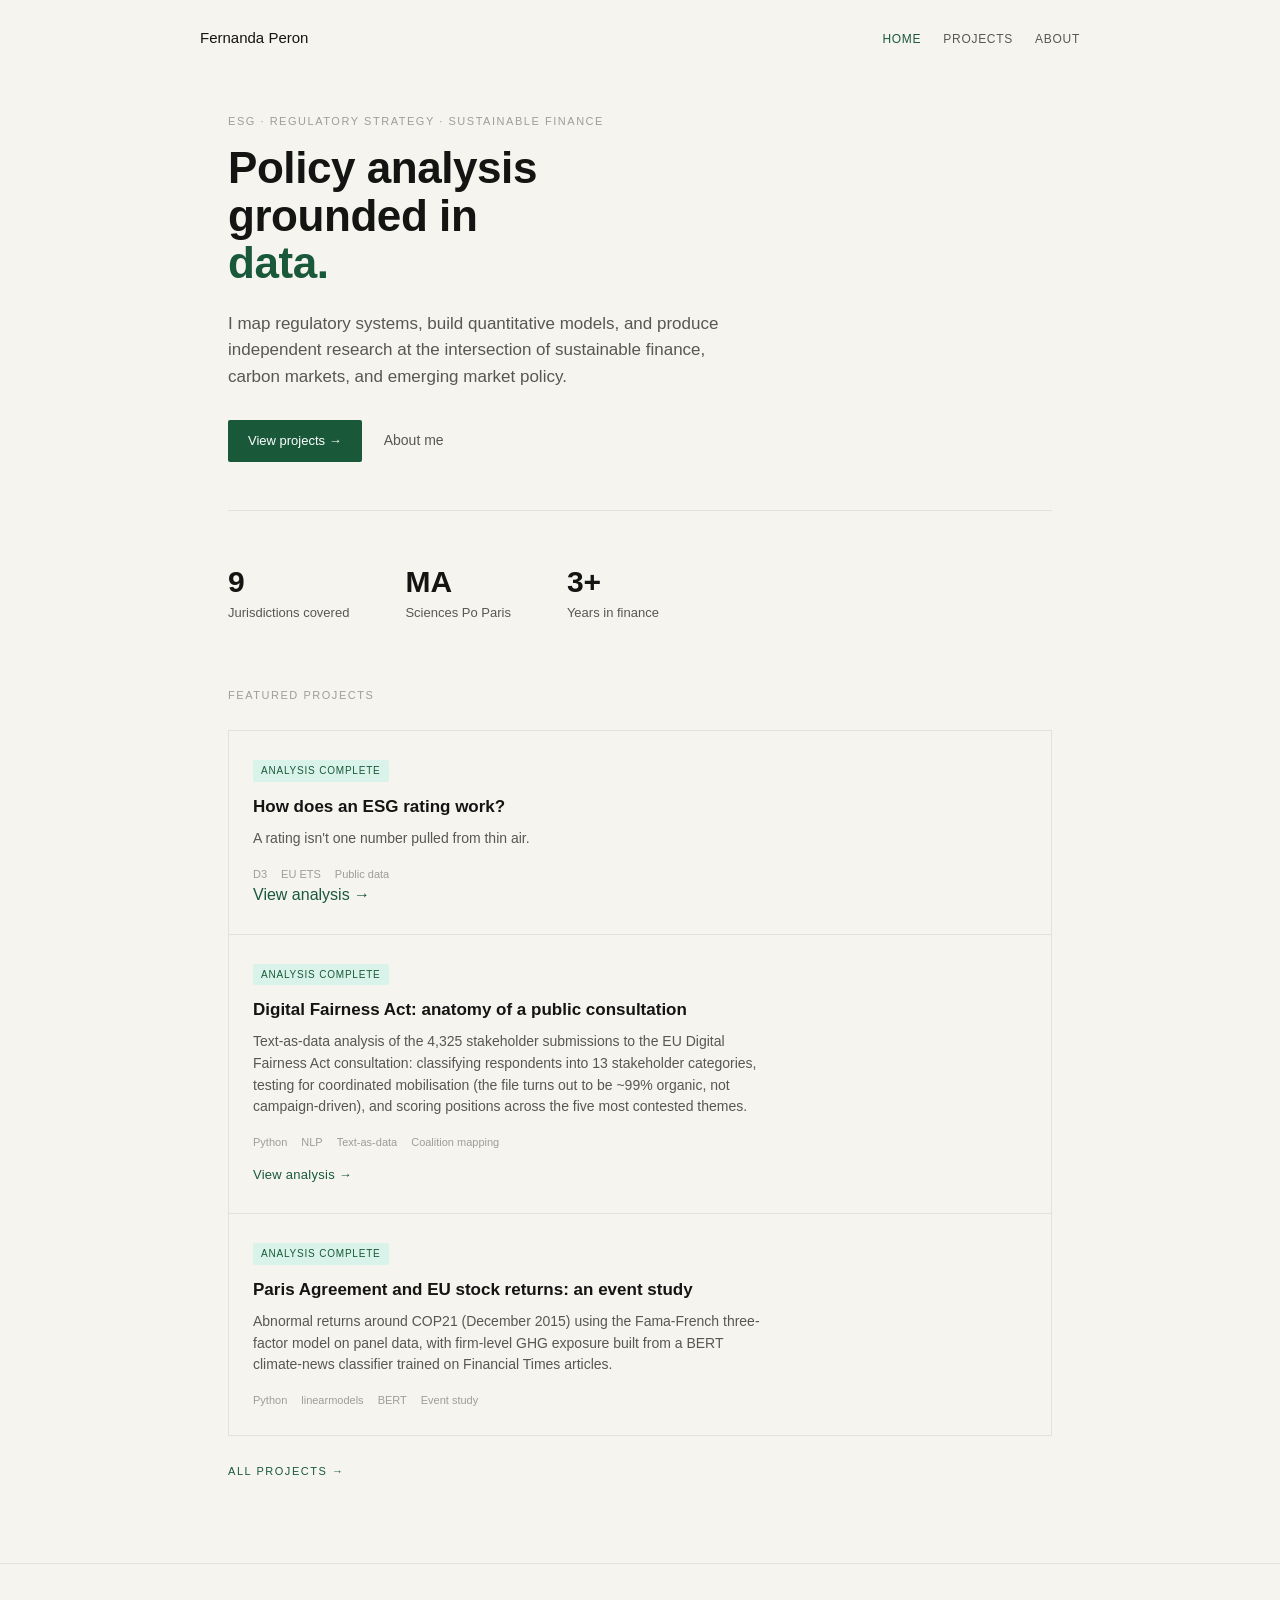
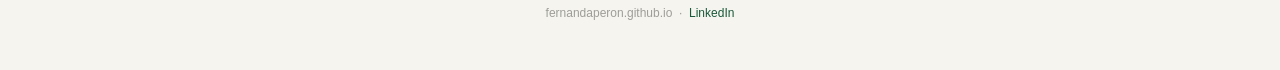
==== commit 83a1ce48: "arruma index" ====
--- a/index.html
+++ b/index.html
@@ -40,23 +40,26 @@
 
         <div class="card">
           <span class="status done">Analysis complete</span>
-          <h3>SFDR 2.0: mapping the Parliament's coalition dynamics</h3>
-          <p>Coalition analysis of European Parliament roll-call voting around the SFDR 2.0 review and the sustainable finance rollback, identifying the blocs driving and resisting deregulation.</p>
-          <div class="tags"><span>Python</span><span>Plotly</span><span>EP voting data</span><span>Coalition analysis</span></div>
+          <h3>How does an ESG rating work?</h3>
+          <p>A rating isn't one number pulled from thin air.</p>
+          <div class="tags"><span>D3</span><span>EU ETS</span><span>Public data</span></div>
+          <a class="card-link" href="esg-rating-post.html">View analysis &rarr;</a>
         </div>
+
+
+        <div class="card">
+          <span class="status done">Analysis complete</span>
+          <h3>Digital Fairness Act: anatomy of a public consultation</h3>
+          <p>Text-as-data analysis of the 4,325 stakeholder submissions to the EU Digital Fairness Act consultation: classifying respondents into 13 stakeholder categories, testing for coordinated mobilisation (the file turns out to be ~99% organic, not campaign-driven), and scoring positions across the five most contested themes.</p>
+          <div class="tags"><span>Python</span><span>NLP</span><span>Text-as-data</span><span>Coalition mapping</span></div>
+          <a class="card-link" href="digital-fairness-act.html" style="display:inline-block;margin-top:14px;font-size:13px;letter-spacing:.02em">View analysis &rarr;</a>
+        </div> 
 
         <div class="card">
           <span class="status done">Analysis complete</span>
           <h3>Paris Agreement and EU stock returns: an event study</h3>
           <p>Abnormal returns around COP21 (December 2015) using the Fama-French three-factor model on panel data, with firm-level GHG exposure built from a BERT climate-news classifier trained on Financial Times articles.</p>
           <div class="tags"><span>Python</span><span>linearmodels</span><span>BERT</span><span>Event study</span></div>
-        </div>
-
-        <div class="card">
-          <span class="status wip">In progress</span>
-          <h3>Digital Fairness Act: anatomy of a public consultation</h3>
-          <p>Text-as-data analysis of the 4,000+ stakeholder submissions to the EU Digital Fairness Act consultation: detecting template-driven campaign responses, separating organised mobilisation from substantive feedback, and mapping the coalitions.</p>
-          <div class="tags"><span>Python</span><span>NLP</span><span>Text-as-data</span><span>Coalition mapping</span></div>
         </div>
 
       </div>
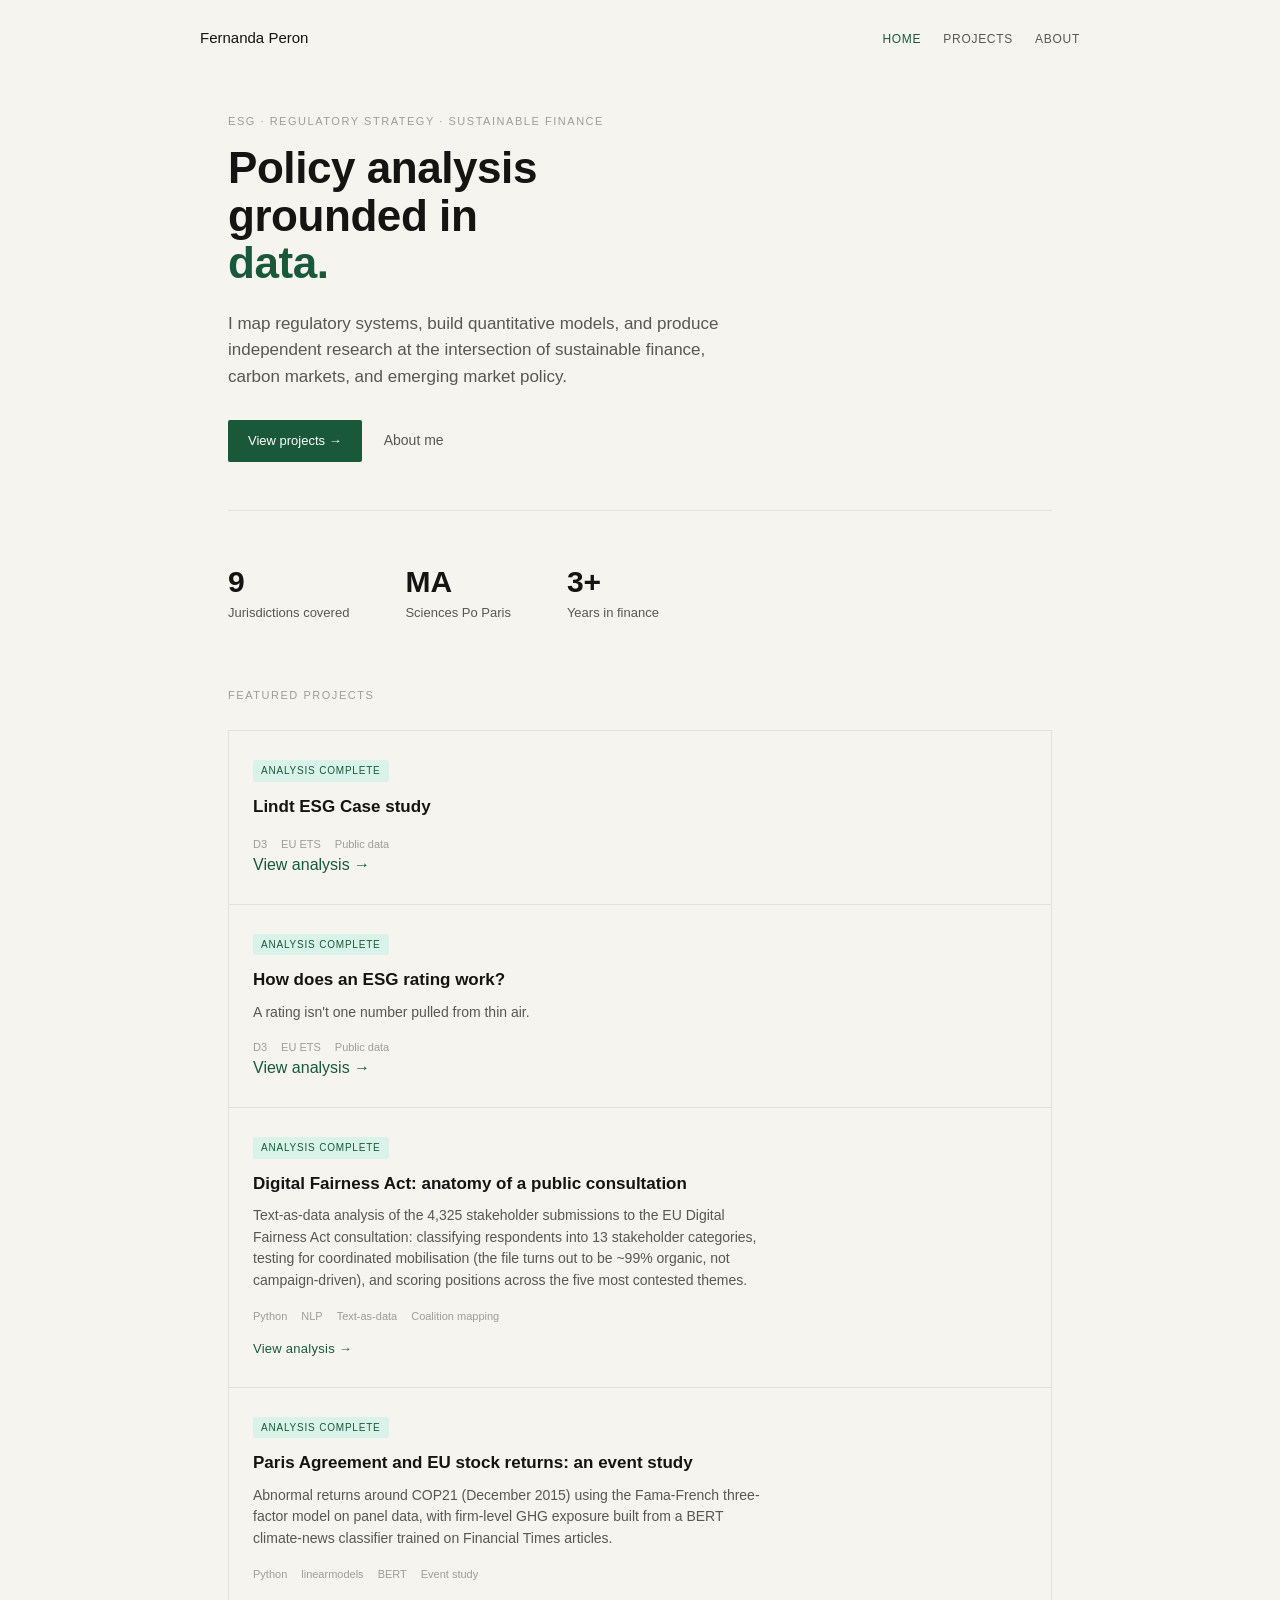
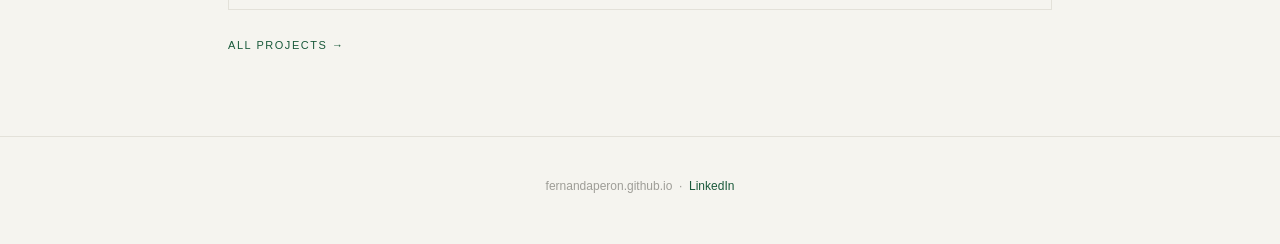
==== commit bc87ee1a: "atualiza index" ====
--- a/index.html
+++ b/index.html
@@ -40,6 +40,14 @@
 
         <div class="card">
           <span class="status done">Analysis complete</span>
+          <h3>Lindt ESG Case study</h3>
+          <p></p>
+          <div class="tags"><span>D3</span><span>EU ETS</span><span>Public data</span></div>
+          <a class="card-link" href="lindt_double_materiality.html">View analysis &rarr;</a>
+        </div>
+
+        <div class="card">
+          <span class="status done">Analysis complete</span>
           <h3>How does an ESG rating work?</h3>
           <p>A rating isn't one number pulled from thin air.</p>
           <div class="tags"><span>D3</span><span>EU ETS</span><span>Public data</span></div>
